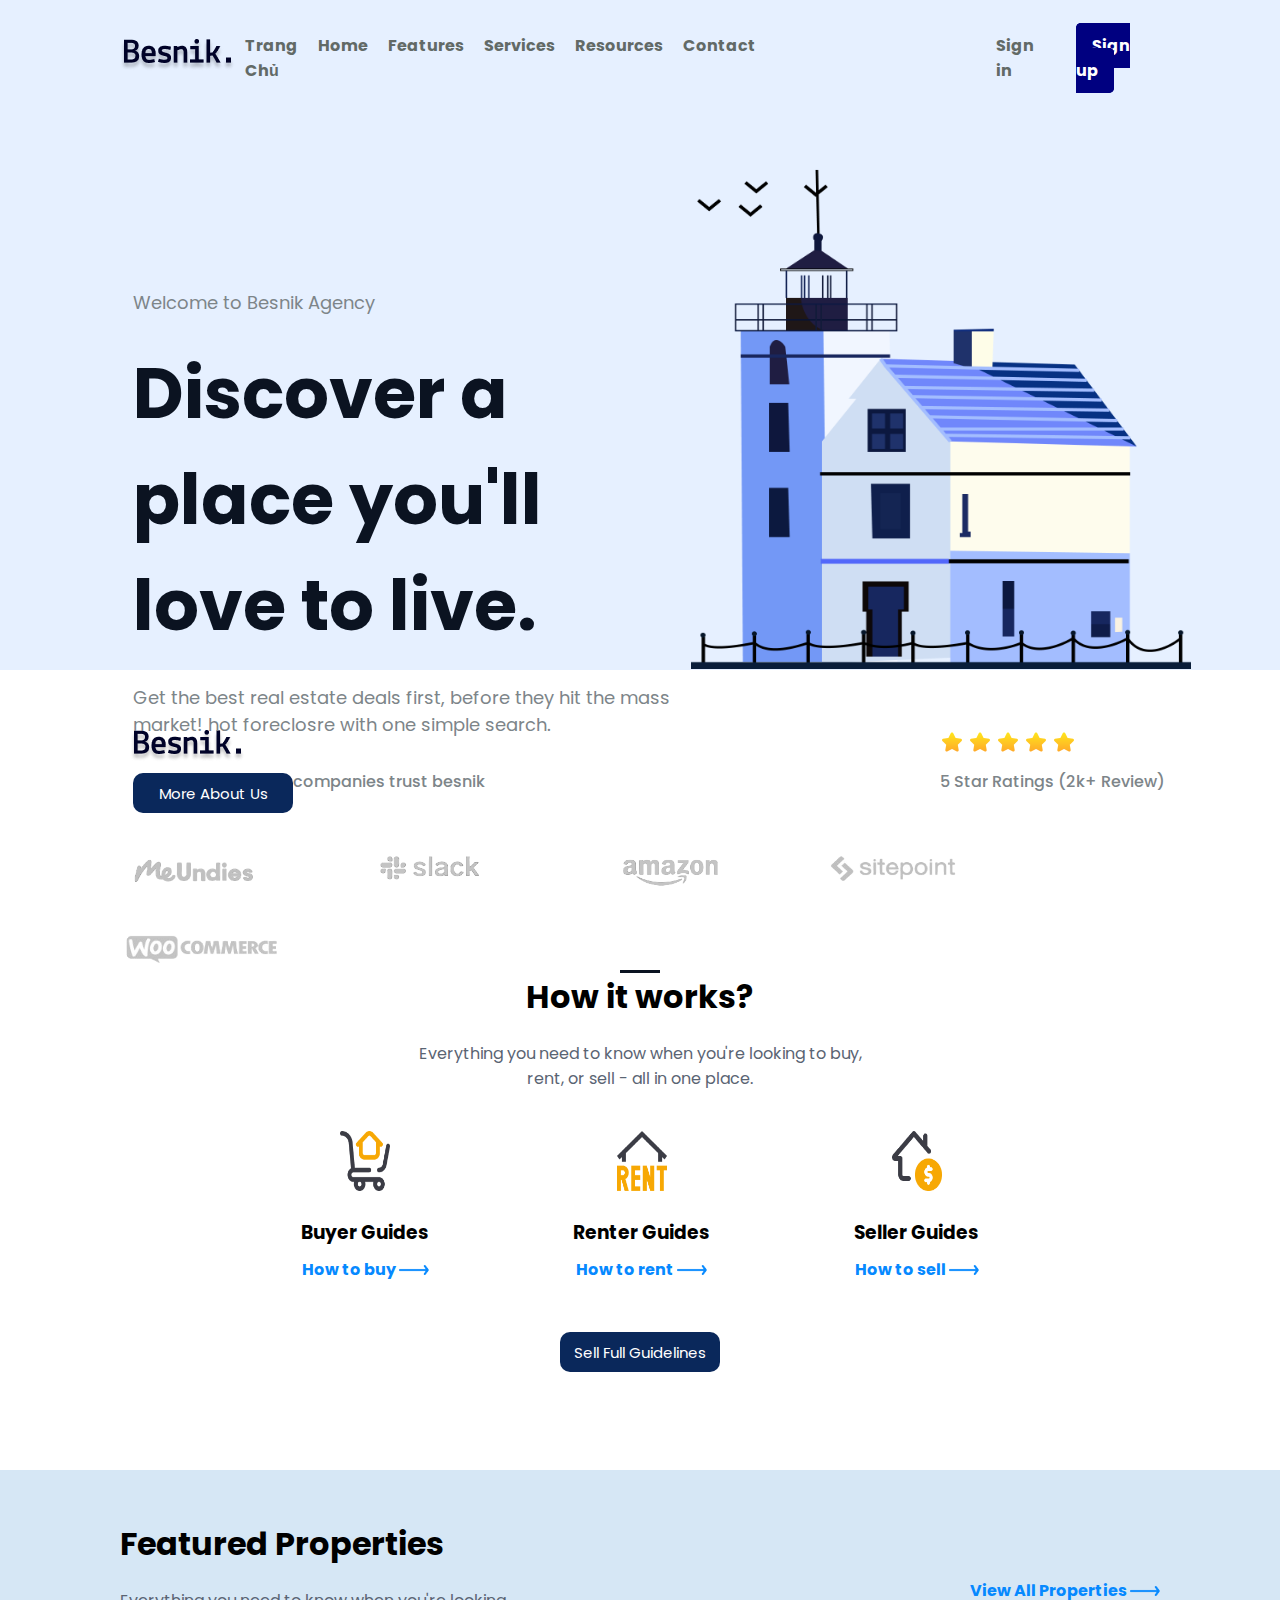
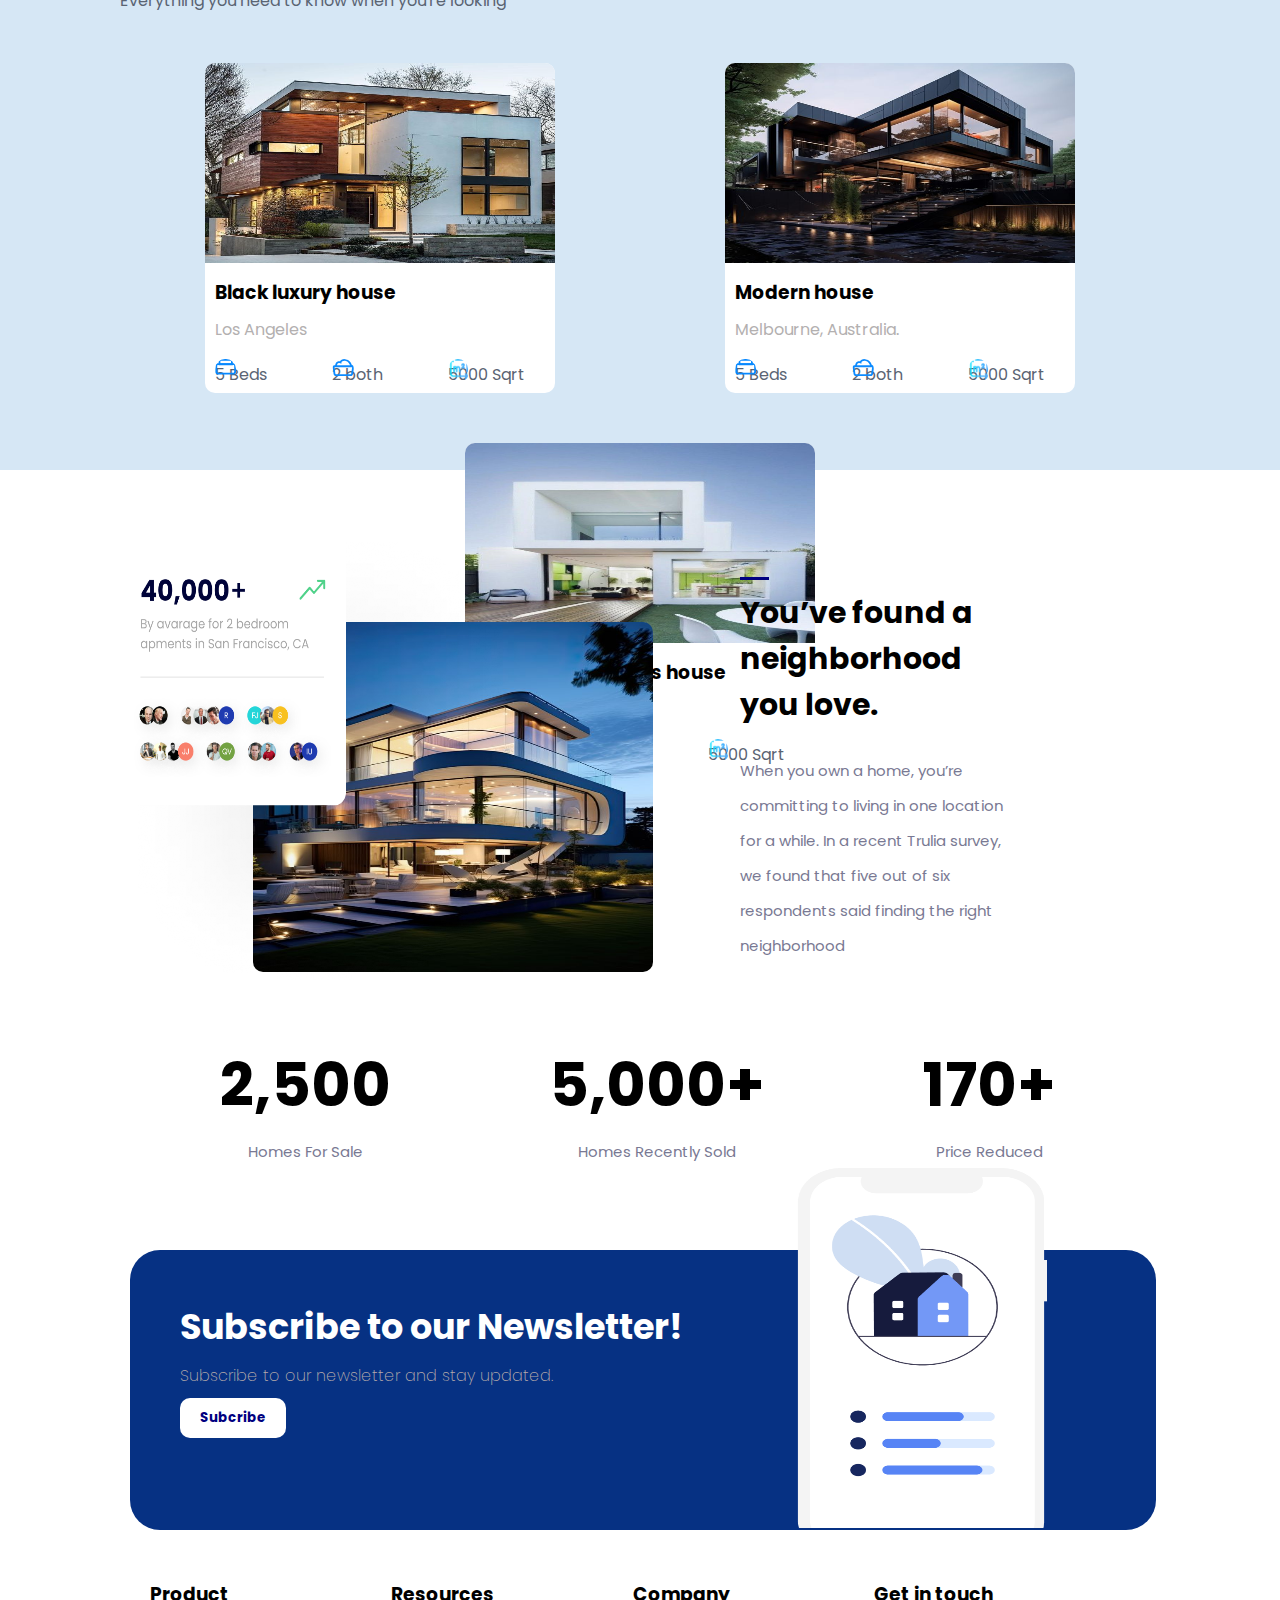
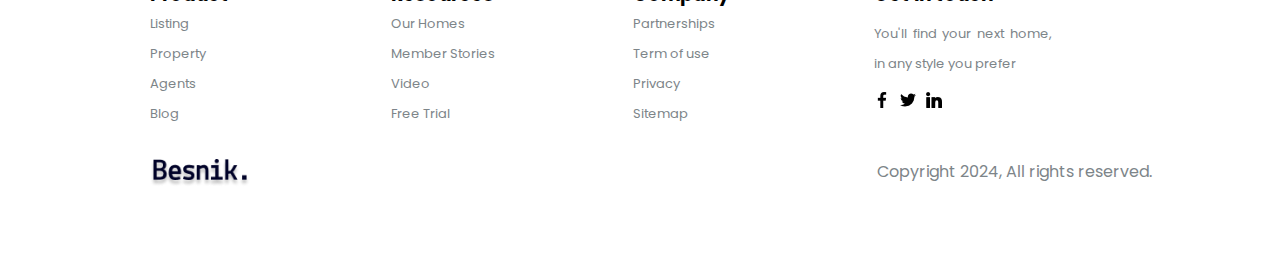
==== index.html @ 7e455667 "FE-Basic" ====
<!DOCTYPE html>
<html lang="en">

<head>
    <meta charset="UTF-8">
    <meta name="viewport" content="width=device-width, initial-scale=1.0">
    <title>Landing page</title>
    <link rel="stylesheet" href="css/style.css">

</head>

<body>
    <div class="wrapper">
        <div class="container-header">
            <div id="header">
                <a href="#" class="logo">
                    <img src="img/Logo (1).png" alt="">
                </a>
                <div id="menu">
                    <ul>
                        <li class="item"><a href="#">Trang Chủ</a></li>
                        <li class="item"><a href="#">Home</a></li>
                        <li class="item"><a href="#">Features</a></li>
                        <li class="item"><a href="#">Services</a></li>
                        <li class="item"><a href="#">Resources</a></li>
                        <li class="item"><a href="#">Contact</a></li>
                    </ul>
                </div>
                <div class="actions">
                    <div class="item">
                        <a href="#">Sign in</a>
                    </div>
                    <div class="item">
                        <a class="btn" href="#">Sign up</a>

                        <!-- <button><a href="#">Sign up</a></button> -->
                    </div>
                </div>
            </div>
            <div id="content">
                <div class="box-left">
                    <span>Welcome to Besnik Agency</span>
                    <h1>
                        Discover a place you'll love to live. <br>
                    </h1>
                    <p>Get the best real estate deals first, before they hit the mass market! hot foreclosre with one
                        simple search.
                    <p>
                        <button>More About Us</button>
                </div>
                <div class="box-right">
                    <img src="img/header-banner.png" width="500px" height="500px" alt="">
                </div>
            </div>
        </div>
        <div id="clients">
            <div class="row">
                <div id="item1">
                    <a href="#" class="logo">
                        <img src="img/Logo (1).png" alt="">
                    </a>
                    <p>More than 45,000+ companies trust besnik</p>
                </div>
                <div id="item2">
                    <div class="stars">
                        <span>
                            <img src="img/star (2).png" alt="">
                        </span>
                        <span>
                            <img src="img/star (2).png" alt="">
                        </span>
                        <span>
                            <img src="img/star (2).png" alt="">
                        </span>
                        <span>
                            <img src="img/star (2).png" alt="">
                        </span>
                        <span>
                            <img src="img/star (2).png" alt="">
                        </span>
                    </div>
                    <p>5 Star Ratings (2k+ Review)</p>
                </div>
            </div>
            <div class="row">
                <div class="img-brand">
                    <a href="#"><img src="img/meundies2.png" width="220px" height="60px" alt=""></a>
                    <a href="#"><img src="img/slack.png" width="220px" height="60px" alt=""></a>
                    <a href="#"><img src="img/amazon.png" width="220px" height="60px" alt=""></a>
                    <a href="#"><img src="img/sitepoin.png" width="220px" height="60px" alt=""></a>
                    <a href="#"><img src="img/wo7.png" width="220px" height="60px" alt=""></a>

                </div>
            </div>
        </div>
        <div class="about-us">
            <center>
                <hr width="40px" color="#0b1321" size="5px">
                <h1>How it works?</h1>
                <p>Everything you need to know when you're looking to buy,<br> rent, or sell - all in one place.</p>
                <div class="guides">
                    <div class="item">
                        <img src="img/icon-cart.png" width="50px" height="60px" alt="">
                        <h3>Buyer Guides</h3>
                        <a href="#">
                            <p>How to buy <img src="img/arrow-right.png" width="30px" alt=""></p>
                        </a>
                    </div>
                    <div class="item">
                        <img src="img/icon-home.png" width="50px" height="60px" alt="">
                        <h3>Renter Guides</h3>
                        <a href="#">
                            <p>How to rent <img src="img/arrow-right.png" width="30px" alt=""></p>
                        </a>
                    </div>
                    <div class="item">
                        <img src="img/icon-home-seller.png" width="50px" height="60px" alt="">
                        <h3>Seller Guides</h3>
                        <a href="#">
                            <p>How to sell <img src="img/arrow-right.png" width="30px" alt=""></p>
                        </a>
                    </div>
                </div>
                <button>Sell Full Guidelines</button>
            </center>
        </div>
        <div id="feature1">
            <div class="container-feature1">
                <div class="content">
                    <h1>Featured Properties</h1>
                    <div class="row">
                        <p>Everything you need to know when you're looking</p>
                        <a href="#">View All Properties <img src="img/arrow-right.png" width="30px" alt=""></a>
                    </div>
                </div>
                <div class="home-information">
                    <div class="list-products">
                        <div class="item">
                            <div class="thumbnail">
                                <img class="thumbnail" src="img/house2.jpg" width="350px" height="200px" alt="">
                            </div>

                            <div class="title">
                                <h3>Black luxury house</h3>
                                <div class="address">Los Angeles</div>

                            </div>

                            <div class="describe">
                                <div class="icon">
                                    <img src="img/beds.svg" alt="">
                                    <p>5 Beds</p>
                                </div>
                                <div class="icon">
                                    <img src="img/both.svg" alt="">
                                    <p>2 both</p>
                                </div>
                                <div class="icon">
                                    <img src="img/area (1).png" height="20px" alt="">
                                    <p>5000 Sqrt</p>
                                </div>
                            </div>
                        </div>
                        <div class="item">
                            <div class="thumbnail">
                                <img src="img/house1.jpg" width="350px" height="200px" alt="">
                            </div>

                            <div class="title">
                                <h3>Modern house</h3>
                                <div class="address">Melbourne, Australia.</div>
                            </div>

                            <div class="describe">
                                <div class="icon">
                                    <img src="img/beds.svg" alt="">
                                    <p>5 Beds</p>
                                </div>
                                <div class="icon">
                                    <img src="img/both.svg" alt="">
                                    <p>2 both</p>
                                </div>
                                <div class="icon">
                                    <img src="img/area (1).png" height="20px" alt="">
                                    <p>5000 Sqrt</p>
                                </div>
                            </div>
                        </div>
                        <div class="item">
                            <div class="thumbnail">
                                <img src="img/house3.jpg" width="350px" height="200px" alt="">
                            </div>

                            <div class="title">
                                <h3>The Shakin Stevens house</h3>
                                <div class="address">Melbourne, Australia.</div>
                            </div>

                            <div class="describe">
                                <div class="icon">
                                    <img src="img/beds.svg" alt="">
                                    <p>5 Beds</p>
                                </div>
                                <div class="icon">
                                    <img src="img/both.svg" alt="">
                                    <p>2 both</p>
                                </div>
                                <div class="icon">
                                    <img src="img/area (1).png" height="20px" alt="">
                                    <p>5000 Sqrt</p>
                                </div>
                            </div>
                        </div>
                    </div>

                </div>


            </div>
        </div>
        <div id="feature2">
            <div id="row1">
                <div id="content">
                    <div class="box-left">
                        <div class="feature-img">
                            <img src="img/house4.jpg" width="400px" height="350px">
                            <img class="img2" src="img/people-join.png" alt="">
                        </div>
                    </div>
                    <div class="box-right">
                        <hr width="29px" size="5px" color="navy">
                        <h3>You’ve found a neighborhood you love.</h3>
                        <p>When you own a home, you’re committing to living in one location for a while. In a recent
                            Trulia survey, we found that five out of six respondents said finding the right neighborhood
                        </p>
                    </div>
                </div>

            </div>
            <div id="row2">
                <div class="list">
                    <div class="item">
                        <h1 id="homeSale">2,500</h1>
                        <p>Homes For Sale</p>
                    </div>
                    <div class="item">
                        <h1 id="homeSold">5,000+</h1>
                        <p>Homes Recently Sold</p>
                    </div>
                    <div class="item">
                        <h1 id="homePrice">170+</h1>
                        <p>Price Reduced</p>
                    </div>
                </div>
            </div>

        </div>
        <div id="Newsletter">
            <div class="row">
                <div class="content">
                    <h1>Subscribe to our Newsletter!</h1>
                    <p>Subscribe to our newsletter and stay updated.</p>
                    <button>Subcribe</button>
                </div>
                <div class="image">
                    <img src="img/iphone.png" width="250px" height="360px" alt="Home_isluter">
                </div>
            </div>
        </div>
        <div class="footer-clean">
            <footer>
                <div class="container">
                    <div class="row">
                        <div class="item">
                            <h3>Product</h3>
                            <ul>
                                <li><a href="#">Listing</a></li>
                                <li><a href="#">Property</a></li>
                                <li><a href="#">Agents</a></li>
                                <li><a href="#">Blog</a></li>
                            </ul>
                        </div>
                        <div class="item">
                            <h3>Resources</h3>
                            <ul>
                                <li><a href="#">Our Homes</a></li>
                                <li><a href="#">Member Stories</a></li>
                                <li><a href="#">Video</a></li>
                                <li><a href="#">Free Trial</a></li>
                            </ul>
                        </div>
                        <div class="item">
                            <h3>Company</h3>
                            <ul>
                                <li><a href="#">Partnerships</a></li>
                                <li><a href="#">Term of use</a></li>
                                <li><a href="#">Privacy</a></li>
                                <li><a href="#">Sitemap</a></li>
                            </ul>
                        </div>
                        <div class="item">
                            <h3>Get in touch</h3>
                            <p>You'll find your next home, in any style you prefer</p>
                            <div class="item social" style="display: flex;">
                                <a href="#"><img src="img/facebook-app-symbol.png" alt="">
                                    <a href="#"><img src="img/twitter.png" alt="">
                                        <a href="#"><img src="img/linkedin-big-logo.png" alt=""></a>
                            </div>
                        </div>
                    </div>
                    <div class="row" id="row2">
                        <img src="img/Logo (1).png" width="100px" alt="">
                        <p class="copyright">Copyright 2024, All rights reserved.</p>
                    </div>
                </div>
            </footer>
        </div>


    </div>



</body>

</html>
---- css/style.css ----
@import url('https://fonts.googleapis.com/css2?family=Poppins:ital,wght@0,400;0,500;0,600;1,200;1,400;500&display=swap');

* {
    padding: 0;
    margin: 0;
    box-sizing: border-box;
    font-family: 'Poppins', sans-serif;
    cursor: pointer;
}

.wrapper {
    width: 100%;
    height: 100vh;
}

.container-header {
    background-color: #e6f0ff;
    height: 670px;
}

#header {
    width: 93%;
    padding: 0px 30px;
    padding-top: 33px;
    display: flex;
    justify-content: space-between;
    align-items: center;
}

.logo {
    margin-left: 90px;
}

#menu {
    list-style: none;
    display: flex;
    padding-right: 200px;
}

#menu ul {
    list-style: none;
    display: flex;
}

#menu .item {
    margin: 0px 10px;
    /* width: 80px;
    text-align: center; */
}

#menu .item a,
.actions .item a {
    color: #626A67;
    text-decoration: none;
    font-weight: bold;
}

.actions {
    display: flex;
    /* margin-right: 200px; */
}

.actions .item {
    /* margin-right: 22px;
     */
    padding-left: 30px;
}

.actions .item .btn {
    background-color: navy;
    color: white;
    height: 70px;
    border: 1px solid navy;
    border-radius: 5px;
    padding: 10px 15px 10px 15px;
    text-decoration: none;
}

.container-header #content {
    width: 100%;
    height: 460px;
    margin-top: 86px;
    display: flex;
    padding: 0px 133px;
    position: relative;
}

.container-header #content .box-left {
    width: 55%;
    margin-top: 120px;
}

.container-header #content .box-right {
    width: 45%;
}

.container-header #content p,
.container-header #content span {
    /* color: #48505e;
     */
    color: #7D8589;
    margin-top: 25px;
    font-size: 18px;
    /* font-weight: bold; */
    font-family: 'Poppins', sans-serif;
}

.container-header #content h1 {
    color: #0b1321;
    margin-top: 25px;
    font-size: 70px;
    font-family: 'Poppins', sans-serif;
    letter-spacing: 0px;
}

.container-header #content .box-left button,
.about-us button {
    width: 160px;
    height: 40px;
    font-size: 15px;
    margin-top: 10px;
    background-color: #0a285b;
    border: none;
    outline: none;
    color: white;
    border-radius: 10px;
    font-family: 'Poppins', sans-serif;
}

.container-header #content .box-left button:hover {
    background-color: #11397d;
}

#clients {
    height: 300px;
    padding: 60px 40px;
}

#clients .row {
    display: flex;
    width: 100%;
    justify-content: space-between;
    font-family: 'Poppins', sans-serif;
    color: #7D8589;
    font-weight: 500;
    margin-bottom: 40px;
}

#clients #item1 p {
    margin-left: 95px;
}

#clients #item2 p {
    margin-right: 75px;
}

#clients #item2 .stars {
    margin-bottom: 8px;
}


#clients .img-brand {
    justify-content: space-between;
    margin-left: 50px;
}

#clients .img-brand a {
    padding: 5px;
    border-radius: 20px;
    display: inline-block;
}

#clients .img-brand a:hover {
    box-shadow: #3332 0px 10px 20px 0px;
    cursor: pointer;
}

.about-us {
    height: 500px;
}

.about-us p,
#feature1 p {
    color: #5a6473;
    margin-top: 20px;
}

.about-us .guides .item {
    display: inline-block;
    margin: 40px 70px;
    text-decoration: none;
}

.about-us .guides .item h3 {
    margin-top: 20px;
}

.about-us .guides .item a {
    margin-top: 40px;
    text-decoration: none;
}

.about-us .guides p,
#feature1 a {
    color: #0689ff;
    margin-top: 10px;
    font-weight: bold;
    text-decoration: none;
}

#feature1 {
    height: 600px;
    background-color: #d6e7f5;
    padding: 50px 120px;
}

#feature1 .content .row {
    display: flex;
    justify-content: space-between;
}


.list-products {
    display: flex;
    list-style: none;
    justify-content: space-around;
    align-items: center;
    flex-wrap: wrap;
    margin-top: 50px;
}

.list-products .item {
    width: 350px;
    height: 330px;
    background: white;
    border-radius: 10px;
    margin-bottom: 50px;

}

.list-products .thumbnail {
    width: 350px;
    height: 200px;
    overflow: hidden;
    border-radius: 10px 10px 0px 0px;
}

.list-products .item img {
    position: absolute;
    display: block;
    /* height: ; */
    border-radius: 10px 10px 0px 0px;
    margin-bottom: 10px;
    transition: all .3s linear;
}

.list-products .describe {
    display: flex;
    /* justify-content: space-between; */
}

.list-products .icon {
    width: 100%;
    margin-left: 10px;
    padding-left: 0px;
    display: flex;
    /* justify-content: space-between; */
    padding-right: 5px;
}

.list-products .title {
    margin-left: 10px;
    margin-top: 15px;
}

.list-products .icon img {
    /* position: absolute; */
    margin-top: 17px;
    margin-right: 20px;
}

.list-products .item img:hover {
    transform: scale(1.2);
    cursor: pointer;
}

.list-products .address {
    color: rgb(179, 176, 176);
    margin-top: 10px;
}

#feature2 {
    height: 700px;
    padding: 50px 120px;

}

#feature2 #content {
    width: 100%;
    height: 460px;
    display: flex;
    padding: 0px 133px;
    position: relative;
}

#feature2 #content .box-left {
    width: 50%;
    margin-top: 100px;
}

#feature2 #content .box-right {
    width: 50%;
}

#feature2 #content p,
#feature2 #content span {
    /* color: #48505e;
     */
    color: rgb(71, 71, 95);
    margin-top: 25px;
    font-size: 20px;
    /* font-weight: bold; */
    font-family: 'Poppins', sans-serif;
}

#feature2 #content h3 {
    margin-top: 10px;
}

#feature2 #content h1 {
    color: #0b1321;
    margin-top: 25px;
    font-size: 70px;
    font-family: 'Poppins', sans-serif;
    letter-spacing: 0px;
}

#feature2 #content {
    display: flex;
    align-items: center;
    width: 100%;
}

#feature2 #content .feature-img img {
    position: relative;
    height: 350px;
    border-radius: 10px;
}

#feature2 #content .feature-img .img2 {
    position: absolute;
    top: -10px;
    left: -10px;
    z-index: 99;
    width: 40%;
    height: 500px;
}

#feature2 #content .box-right {
    margin-left: 100px;
    width: 35%;
    display: flex;
    flex-direction: column;
    align-items: start;
    margin-top: 40px;
}

#feature2 #content .box-right h3 {
    font-size: 30px;
}

#feature2 #content .box-right p {
    color: rgb(121, 121, 147);
    font-size: 15px;
    line-height: 35px;
}

.list {
    width: 90%;
    display: flex;
    align-items: center;
    justify-content: space-between;
    padding: 30px 0;
    margin-top: 30px;

}

#row2 .list .item h1 {
    font-size: 60px;
    font-weight: bold;
    margin-bottom: 10px;

}

#row2 .list .item {
    display: flex;
    align-items: center;
    flex-direction: column;
    margin-left: 100px;
}

#row2 .list p {
    color: rgb(121, 121, 147);
    font-size: 15px;

}

#Newsletter {
    height: 400px;
    padding: 50px 100px;
    padding-top: 80px;
}

#Newsletter .row {
    /* align-items: center; */
    width: 95%;
    height: 280px;
    margin-left: 30px;
    background-color: #063183;
    border-radius: 30px;
    display: flex;
    position: relative;
    justify-content: space-between;
}


#Newsletter .row .content {
    width: 65%;
    padding: 50px 50px;
}

#Newsletter .row .content h1 {
    font-size: 35px;
    font-weight: bold;
    color: white;
    font-family: 'Poppins', sans-serif;
}

#Newsletter .row .content p {
    color: rgb(181, 170, 170);
    font-weight: 200;
    font-size: 16px;
    margin: 10px 0;

}

#Newsletter .row .content button {
    color: navy;
    background-color: white;
    border: none;
    padding: 10px 20px;
    border-radius: 10px;
    font-weight: bolder;
}

#Newsletter .row .image {
    position: absolute;
    bottom: -5px;
    left: 65%;
}

.footer-clean {
    height: 300px;
    /* padding: 80px 150px;
     */
    padding-left: 150px;
    width: 90%;
}

.footer-clean .row {
    display: flex;
    align-items: start;
    justify-content: space-between;
}

.footer-clean .container .item {
    display: inline-block;
    list-style: none;
    margin-right: 100px;
    vertical-align: top;
    text-align: justify;
    width: 33%;
}

.footer-clean .container .item li {
    list-style: none;
}

.footer-clean .container .item h3 {
    text-decoration: none;
    margin-top: 10px;
}

.footer-clean .container .item a,

.footer-clean .container .item p {
    text-decoration: none;
    margin-top: 10px;
    font-size: small;
    color: #7D8589;
    line-height: 30px;
}

.footer-clean .container .item img {
    margin-right: 10px;
}

.footer-clean #row2 {
    display: flex;
    margin-top: 30px;
}

.footer-clean #row2 image {
    width: 100px;
    margin-top: 100px;
}

.footer-clean #row2 p {
    font-size: medium;
    color: #7D8589;
}
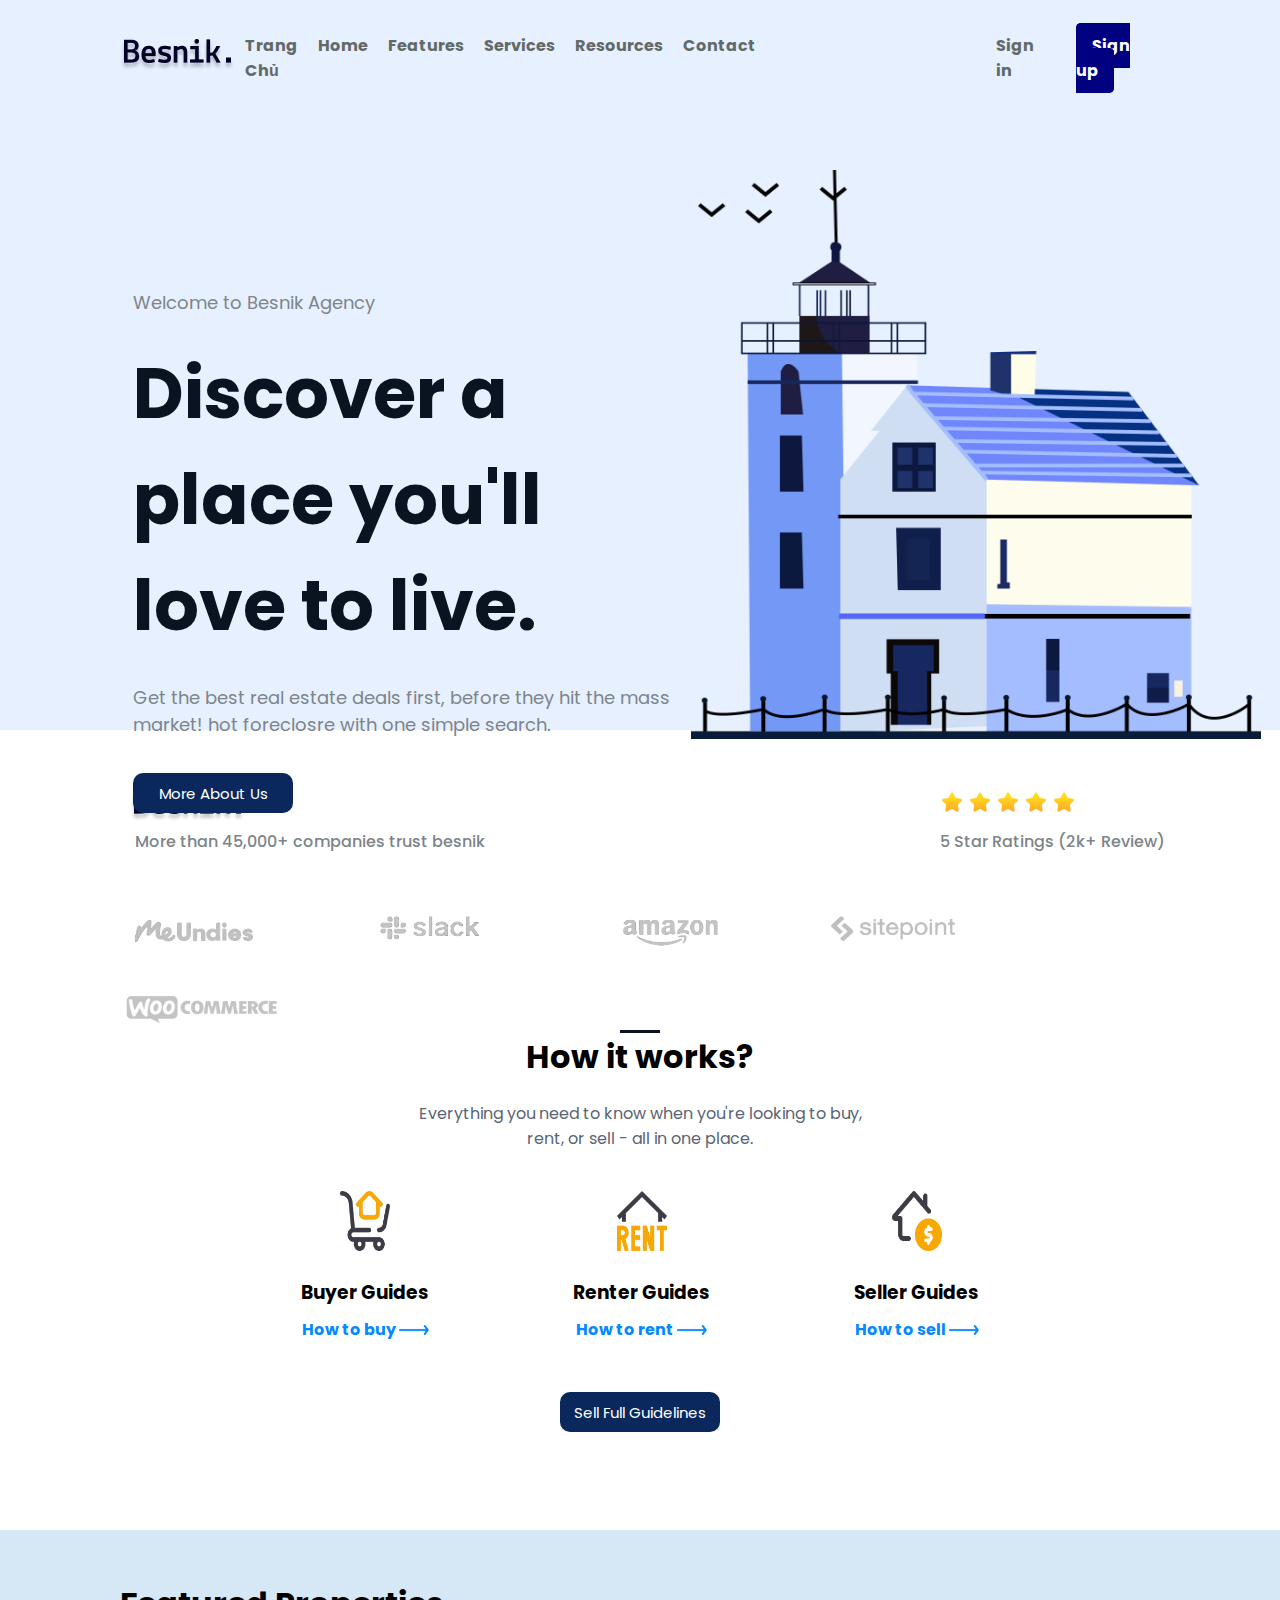
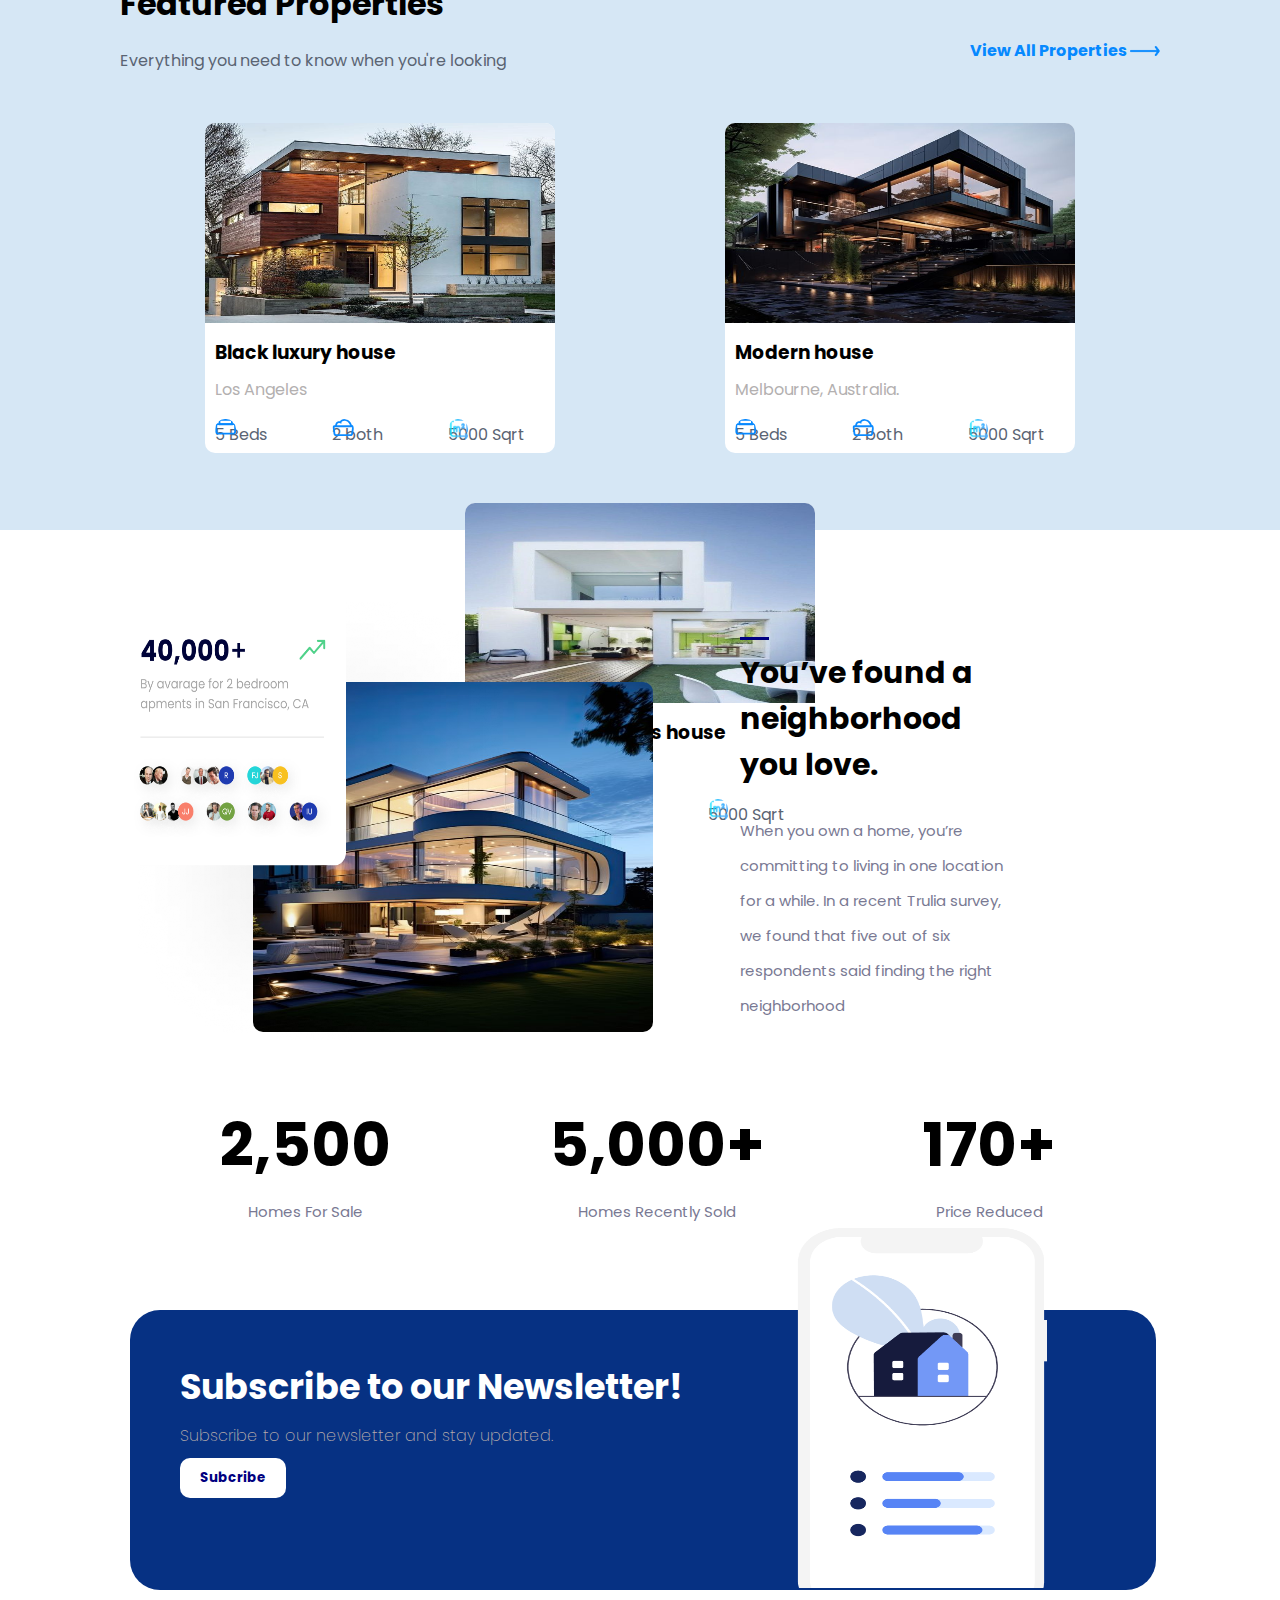
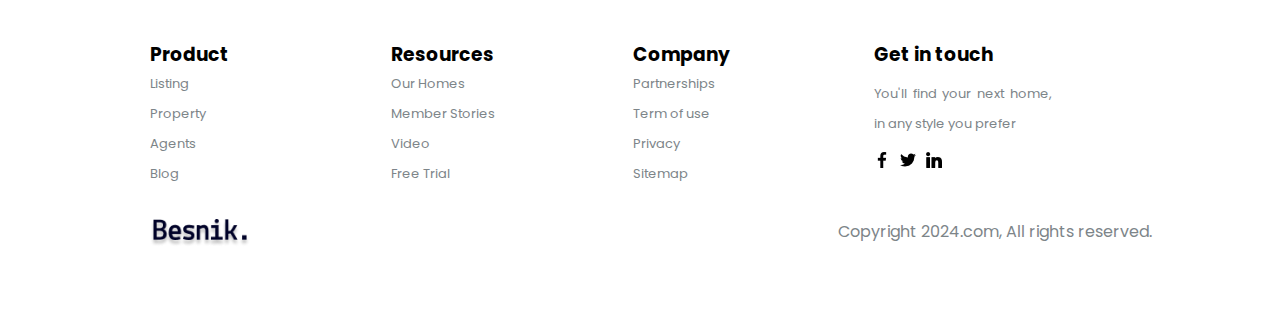
==== commit 3ffea5b4: "FE-Basic" ====
--- a/index.html
+++ b/index.html
@@ -49,7 +49,7 @@
                         <button>More About Us</button>
                 </div>
                 <div class="box-right">
-                    <img src="img/header-banner.png" width="500px" height="500px" alt="">
+                    <img src="img/header-banner.png" width="570px" height="570px" alt="">
                 </div>
             </div>
         </div>
@@ -310,7 +310,7 @@
                     </div>
                     <div class="row" id="row2">
                         <img src="img/Logo (1).png" width="100px" alt="">
-                        <p class="copyright">Copyright 2024, All rights reserved.</p>
+                        <p class="copyright">Copyright 2024.com, All rights reserved.</p>
                     </div>
                 </div>
             </footer>
--- a/css/style.css
+++ b/css/style.css
@@ -15,7 +15,7 @@
 
 .container-header {
     background-color: #e6f0ff;
-    height: 670px;
+    height: 730px;
 }
 
 #header {
